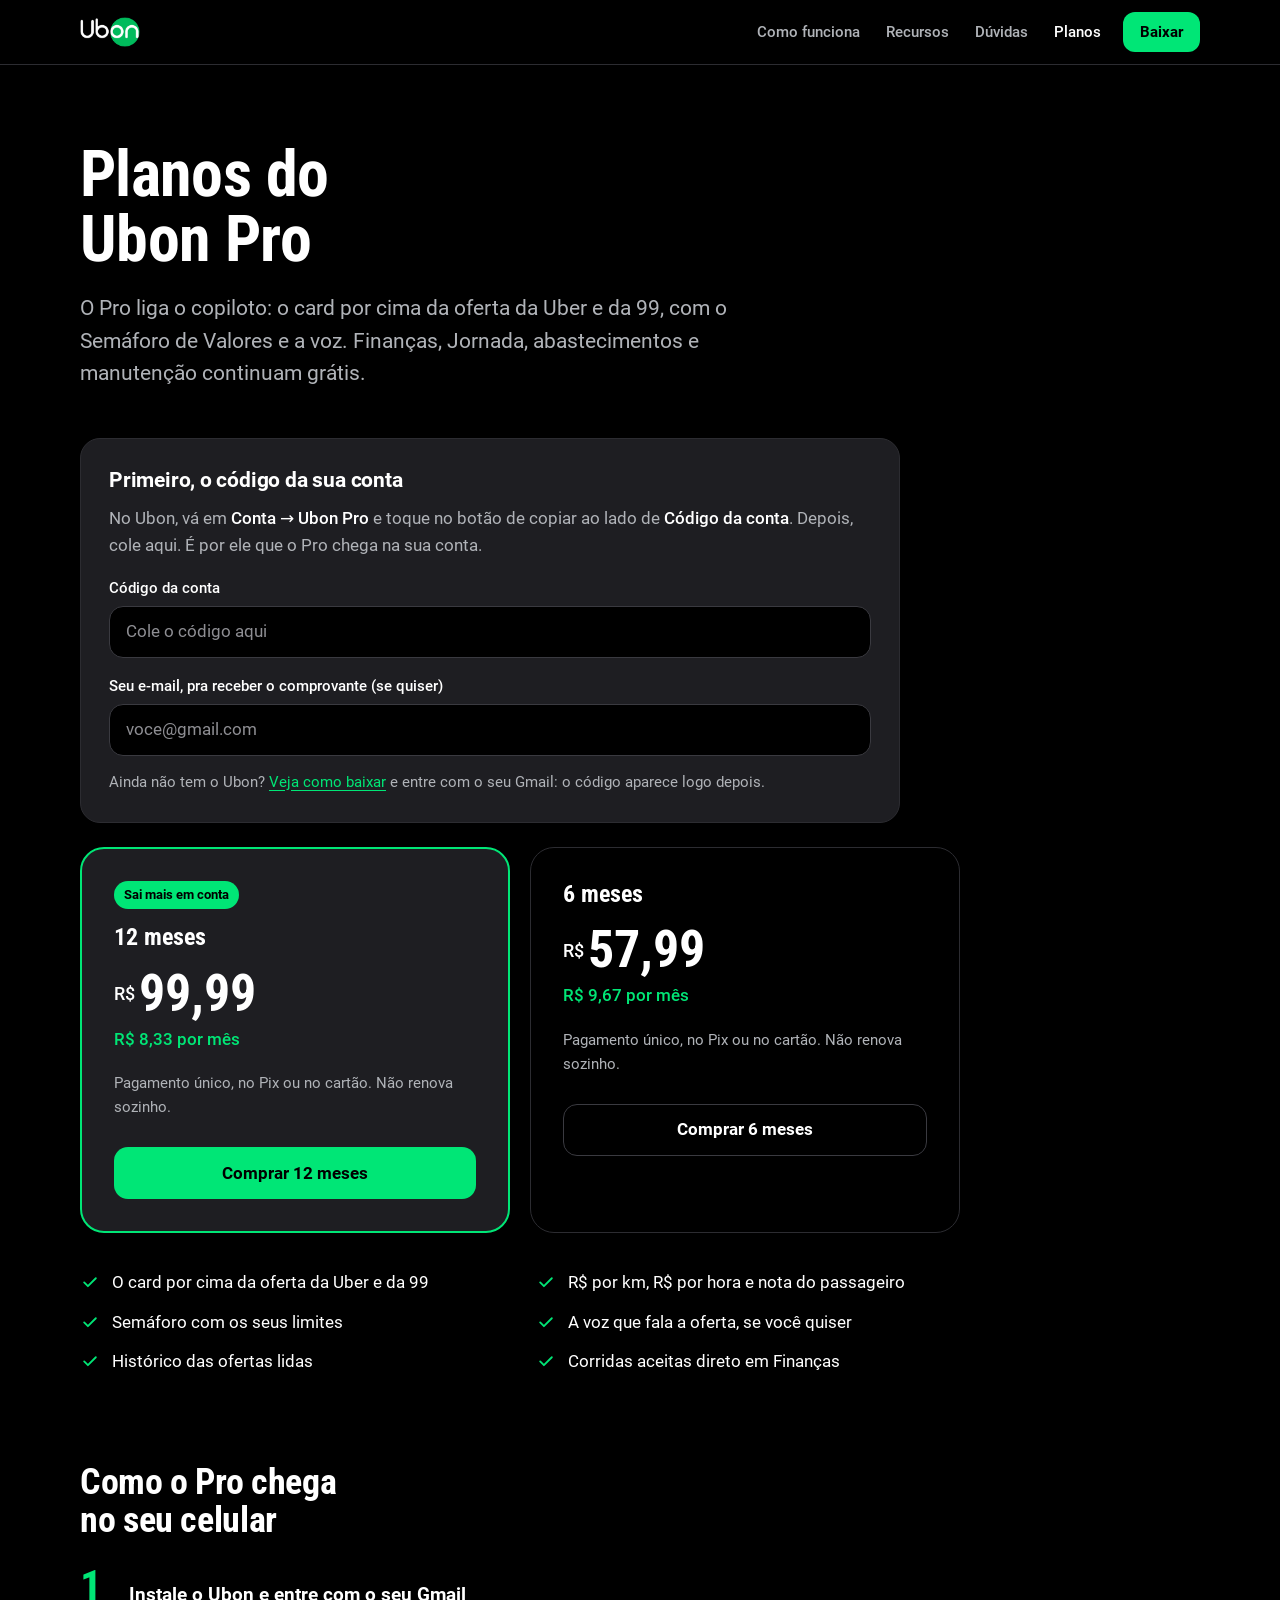
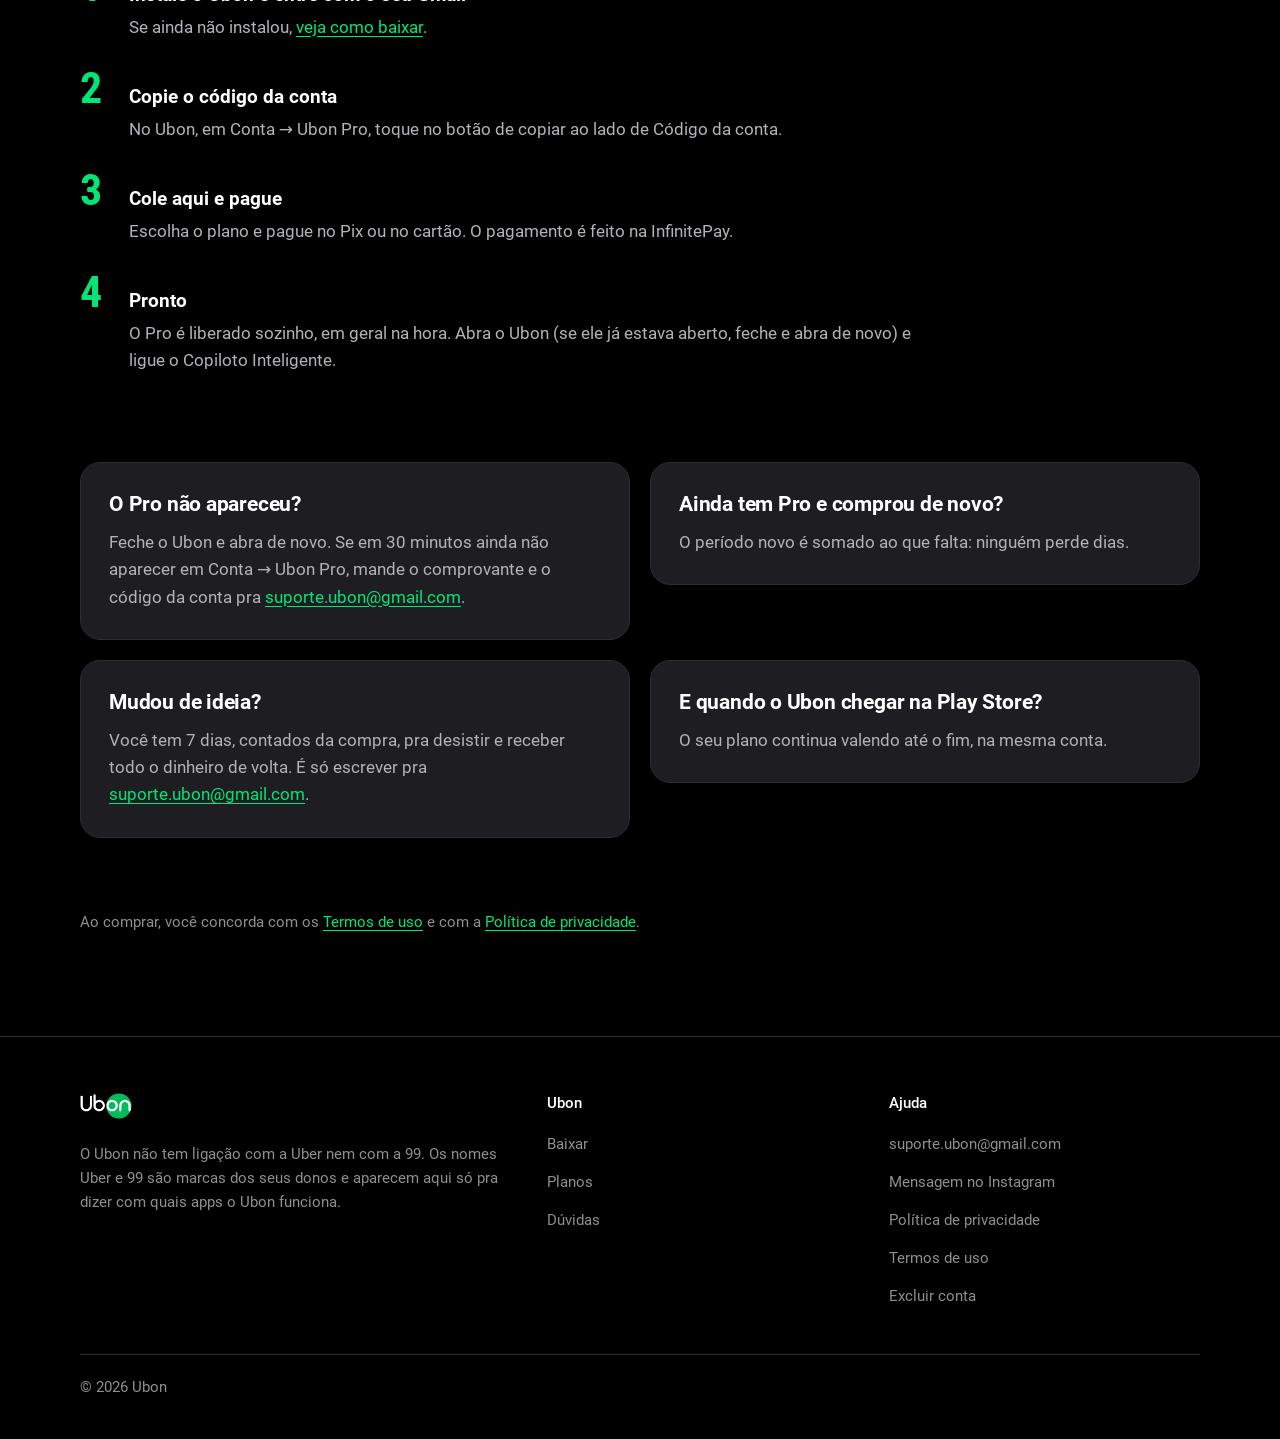
==== planos/index.html @ 89ce0800 "Add files via upload" ====
<!doctype html>
<html lang="pt-BR">
<head>
  <meta charset="utf-8">
  <meta name="viewport" content="width=device-width, initial-scale=1">
  <title>Planos do Ubon Pro | Ubon</title>
  <meta name="description" content="Ubon Pro por 12 meses (R$ 99,99) ou 6 meses (R$ 57,99), com pagamento único no Pix ou no cartão.">
  <link rel="canonical" href="https://ubon.pro/planos/">
  <meta name="theme-color" content="#000000">
  <meta property="og:type" content="website">
  <meta property="og:locale" content="pt_BR">
  <meta property="og:site_name" content="Ubon">
  <meta property="og:title" content="Planos do Ubon Pro | Ubon">
  <meta property="og:description" content="Ubon Pro por 12 meses (R$ 99,99) ou 6 meses (R$ 57,99), com pagamento único no Pix ou no cartão.">
  <meta property="og:url" content="https://ubon.pro/planos/">
  <meta property="og:image" content="https://ubon.pro/assets/compartilhar.png">
  <meta name="twitter:card" content="summary_large_image">
  <link rel="icon" href="/assets/icone-32.png" sizes="32x32" type="image/png">
  <link rel="icon" href="/assets/icone-192.png" sizes="192x192" type="image/png">
  <link rel="apple-touch-icon" href="/assets/icone-180.png">
  <link rel="preload" href="/assets/fontes/roboto-condensed-latin-700-normal.woff2" as="font" type="font/woff2" crossorigin>
  <link rel="preload" href="/assets/fontes/roboto-latin-400-normal.woff2" as="font" type="font/woff2" crossorigin>
  <link rel="stylesheet" href="/assets/estilo.css">
  <script src="/assets/site.js" defer></script>
</head>
<body>
  <a class="pular" href="#conteudo">Pular para o conteúdo</a>

  <header class="topo">
    <div class="container">
      <a class="logo" href="/" aria-label="Ubon, página inicial"><img src="/assets/ubon-logo.png" alt="Ubon" width="192" height="96"></a>
      <nav class="menu" aria-label="Principal">
        <a class="so-no-largo" href="/#como-funciona">Como funciona</a>
        <a class="so-no-largo" href="/#recursos">Recursos</a>
        <a class="so-no-largo" href="/#duvidas">Dúvidas</a>
        <a href="/planos/" aria-current="page">Planos</a>
        <a class="botao botao-principal botao-pequeno" href="/baixar/">Baixar</a>
      </nav>
    </div>
  </header>

  <main id="conteudo">
    <div class="container">
      <header class="pagina-topo">
        <h1>Planos do Ubon Pro</h1>
        <p class="lead">O Pro liga o copiloto: o card por cima da oferta da Uber e da 99, com o Semáforo de Valores e a voz. Finanças, Jornada, abastecimentos e manutenção continuam grátis.</p>
      </header>

      <form class="compra" id="comprar" method="post" action="/api/comprar" novalidate>
        <div class="caixa conta">
          <h2>Primeiro, o código da sua conta</h2>
          <p>No Ubon, vá em <strong>Conta → Ubon Pro</strong> e toque no botão de copiar ao lado de <strong>Código da conta</strong>. Depois, cole aqui. É por ele que o Pro chega na sua conta.</p>
          <label class="rotulo-do-campo" for="codigo">Código da conta</label>
          <input class="campo" id="codigo" name="codigo" type="text" required autocomplete="off" autocapitalize="off" spellcheck="false" maxlength="60" placeholder="Cole o código aqui" aria-describedby="aviso-da-compra">
          <label class="rotulo-do-campo" for="email">Seu e-mail, pra receber o comprovante (se quiser)</label>
          <input class="campo" id="email" name="email" type="email" autocomplete="email" maxlength="120" placeholder="voce@gmail.com">
          <p class="aviso-do-formulario" id="aviso-da-compra" role="alert" hidden></p>
          <p class="pequeno">Ainda não tem o Ubon? <a href="/baixar/">Veja como baixar</a> e entre com o seu Gmail: o código aparece logo depois.</p>
        </div>

        <h2 class="so-leitor">Depois, escolha o plano</h2>
        <div class="planos">
          <article class="plano destaque" aria-labelledby="plano-12">
            <span class="etiqueta">Sai mais em conta</span>
            <h3 id="plano-12">12 meses</h3>
            <p class="preco"><small>R$</small>99,99</p>
            <p class="por-mes">R$&nbsp;8,33 por mês</p>
            <p class="condicoes">Pagamento único, no Pix ou no cartão. Não renova sozinho.</p>
            <button class="botao botao-principal" type="submit" name="plano" value="anual">Comprar 12 meses</button>
          </article>
          <article class="plano" aria-labelledby="plano-6">
            <h3 id="plano-6">6 meses</h3>
            <p class="preco"><small>R$</small>57,99</p>
            <p class="por-mes">R$&nbsp;9,67 por mês</p>
            <p class="condicoes">Pagamento único, no Pix ou no cartão. Não renova sozinho.</p>
            <button class="botao botao-secundario" type="submit" name="plano" value="semestral">Comprar 6 meses</button>
          </article>
        </div>
        <div class="plano-de-teste" hidden>
          <button class="botao botao-secundario" type="submit" name="plano" value="teste">Teste: R$ 1,00 (1 dia de Pro)</button>
        </div>
      </form>

      <div class="inclui">
        <h2 class="so-leitor">O que vem nos dois planos</h2>
        <ul class="lista-com-marcas em-colunas">
          <li><svg viewBox="0 0 24 24" aria-hidden="true" fill="none" stroke="currentColor" stroke-width="2.2" stroke-linecap="round" stroke-linejoin="round"><path d="M5 12.5l4.5 4.5L19 7.5"/></svg>O card por cima da oferta da Uber e da 99</li>
          <li><svg viewBox="0 0 24 24" aria-hidden="true" fill="none" stroke="currentColor" stroke-width="2.2" stroke-linecap="round" stroke-linejoin="round"><path d="M5 12.5l4.5 4.5L19 7.5"/></svg>R$&nbsp;por km, R$&nbsp;por hora e nota do passageiro</li>
          <li><svg viewBox="0 0 24 24" aria-hidden="true" fill="none" stroke="currentColor" stroke-width="2.2" stroke-linecap="round" stroke-linejoin="round"><path d="M5 12.5l4.5 4.5L19 7.5"/></svg>Semáforo com os seus limites</li>
          <li><svg viewBox="0 0 24 24" aria-hidden="true" fill="none" stroke="currentColor" stroke-width="2.2" stroke-linecap="round" stroke-linejoin="round"><path d="M5 12.5l4.5 4.5L19 7.5"/></svg>A voz que fala a oferta, se você quiser</li>
          <li><svg viewBox="0 0 24 24" aria-hidden="true" fill="none" stroke="currentColor" stroke-width="2.2" stroke-linecap="round" stroke-linejoin="round"><path d="M5 12.5l4.5 4.5L19 7.5"/></svg>Histórico das ofertas lidas</li>
          <li><svg viewBox="0 0 24 24" aria-hidden="true" fill="none" stroke="currentColor" stroke-width="2.2" stroke-linecap="round" stroke-linejoin="round"><path d="M5 12.5l4.5 4.5L19 7.5"/></svg>Corridas aceitas direto em Finanças</li>
        </ul>
      </div>

      <section class="bloco" aria-labelledby="titulo-como-chega">
        <h2 id="titulo-como-chega">Como o Pro chega no seu celular</h2>
        <ol class="passos">
          <li>
            <h3>Instale o Ubon e entre com o seu Gmail</h3>
            <p>Se ainda não instalou, <a href="/baixar/">veja como baixar</a>.</p>
          </li>
          <li>
            <h3>Copie o código da conta</h3>
            <p>No Ubon, em Conta → Ubon Pro, toque no botão de copiar ao lado de Código da conta.</p>
          </li>
          <li>
            <h3>Cole aqui e pague</h3>
            <p>Escolha o plano e pague no Pix ou no cartão. O pagamento é feito na InfinitePay.</p>
          </li>
          <li>
            <h3>Pronto</h3>
            <p>O Pro é liberado sozinho, em geral na hora. Abra o Ubon (se ele já estava aberto, feche e abra de novo) e ligue o Copiloto Inteligente.</p>
          </li>
        </ol>
      </section>

      <section class="bloco caixas" aria-label="Outras informações">
        <div class="caixa">
          <h2>O Pro não apareceu?</h2>
          <p>Feche o Ubon e abra de novo. Se em 30 minutos ainda não aparecer em Conta → Ubon Pro, mande o comprovante e o código da conta pra <a href="mailto:suporte.ubon@gmail.com">suporte.ubon@gmail.com</a>.</p>
        </div>
        <div class="caixa">
          <h2>Ainda tem Pro e comprou de novo?</h2>
          <p>O período novo é somado ao que falta: ninguém perde dias.</p>
        </div>
        <div class="caixa">
          <h2>Mudou de ideia?</h2>
          <p>Você tem 7 dias, contados da compra, pra desistir e receber todo o dinheiro de volta. É só escrever pra <a href="mailto:suporte.ubon@gmail.com">suporte.ubon@gmail.com</a>.</p>
        </div>
        <div class="caixa">
          <h2>E quando o Ubon chegar na Play Store?</h2>
          <p>O seu plano continua valendo até o fim, na mesma conta.</p>
        </div>
      </section>

      <p class="nota-final">Ao comprar, você concorda com os <a href="/termos-de-uso/">Termos de uso</a> e com a <a href="/politica-de-privacidade/">Política de privacidade</a>.</p>
    </div>
  </main>

  <footer class="rodape">
    <div class="container">
      <div class="colunas">
        <div>
          <a class="logo" href="/" aria-label="Ubon, página inicial"><img src="/assets/ubon-logo.png" alt="Ubon" width="192" height="96"></a>
          <p class="aviso-de-marca">O Ubon não tem ligação com a Uber nem com a 99. Os nomes Uber e 99 são marcas dos seus donos e aparecem aqui só pra dizer com quais apps o Ubon funciona.</p>
        </div>
        <nav aria-labelledby="rodape-ubon">
          <h2 id="rodape-ubon">Ubon</h2>
          <ul>
            <li><a href="/baixar/">Baixar</a></li>
            <li><a href="/planos/">Planos</a></li>
            <li><a href="/#duvidas">Dúvidas</a></li>
          </ul>
        </nav>
        <nav aria-labelledby="rodape-ajuda">
          <h2 id="rodape-ajuda">Ajuda</h2>
          <ul>
            <li><a href="mailto:suporte.ubon@gmail.com">suporte.ubon@gmail.com</a></li>
            <li><a href="https://ig.me/m/ubon.pro" rel="noopener">Mensagem no Instagram</a></li>
            <li><a href="/politica-de-privacidade/">Política de privacidade</a></li>
            <li><a href="/termos-de-uso/">Termos de uso</a></li>
            <li><a href="/excluir-conta/">Excluir conta</a></li>
          </ul>
        </nav>
      </div>
      <p class="direitos">© <span data-ano>2026</span> Ubon</p>
    </div>
  </footer>
</body>
</html>
---- assets/estilo.css ----
/*
 * Site do Ubon — estilo único de todas as páginas.
 * As cores são as do app: preto, grafite, o verde do Ubon e o semáforo.
 */

/* As letras ficam no próprio site (sem pedir nada pra outro servidor).
   Roboto: licença Apache 2.0. Roboto Condensed: licença SIL OFL 1.1.
   As licenças estão na pasta fontes. */
@font-face {
  font-family: "Roboto";
  font-style: normal;
  font-weight: 400;
  font-display: swap;
  src: url("fontes/roboto-latin-400-normal.woff2") format("woff2");
}

@font-face {
  font-family: "Roboto";
  font-style: normal;
  font-weight: 500;
  font-display: swap;
  src: url("fontes/roboto-latin-500-normal.woff2") format("woff2");
}

@font-face {
  font-family: "Roboto";
  font-style: normal;
  font-weight: 700;
  font-display: swap;
  src: url("fontes/roboto-latin-700-normal.woff2") format("woff2");
}

@font-face {
  font-family: "Roboto Condensed";
  font-style: normal;
  font-weight: 700;
  font-display: swap;
  src: url("fontes/roboto-condensed-latin-700-normal.woff2") format("woff2");
}

:root {
  --preto: #000000;
  --grafite: #1E1E22;
  --grafite-claro: #26262B;
  --fundo-do-card: #16181C;
  --linha: #2C2C31;
  --texto: #FFFFFF;
  --texto-2: #B0B3B8;
  --cinza: #8E8E93;
  --verde: #00E676;
  --verde-forte: #3BF08F;
  --amarelo: #FFD54F;
  --vermelho: #FF2827;
  --vermelho-texto: #FF6E6E;

  --fonte: "Roboto", system-ui, -apple-system, "Segoe UI", Arial, sans-serif;
  --fonte-titulo: "Roboto Condensed", "Roboto", system-ui, sans-serif;

  --largura: 1120px;
  --respiro: clamp(64px, 8vw, 104px);
}

*,
*::before,
*::after {
  box-sizing: border-box;
}

html {
  -webkit-text-size-adjust: 100%;
  scroll-behavior: smooth;
  scroll-padding-top: 80px;
}

body {
  margin: 0;
  background: var(--preto);
  color: var(--texto);
  font: 400 1.0625rem/1.6 var(--fonte);
  -webkit-font-smoothing: antialiased;
  text-rendering: optimizeLegibility;
}

img,
svg {
  display: block;
  max-width: 100%;
}

a {
  color: inherit;
}

p,
h1,
h2,
h3,
ul,
ol,
figure {
  margin: 0;
}

h1,
h2 {
  font-family: var(--fonte-titulo);
  font-weight: 700;
  letter-spacing: -0.01em;
  text-wrap: balance;
}

h1 {
  font-size: clamp(2.5rem, 1.35rem + 4.6vw, 4.75rem);
  line-height: 1.02;
}

h2 {
  font-size: clamp(1.9rem, 1.3rem + 2.4vw, 3rem);
  line-height: 1.06;
}

h3 {
  font-size: 1.1875rem;
  line-height: 1.3;
  font-weight: 700;
}

:focus-visible {
  outline: 3px solid var(--verde);
  outline-offset: 3px;
  border-radius: 6px;
}

.so-leitor {
  position: absolute;
  width: 1px;
  height: 1px;
  overflow: hidden;
  clip: rect(0 0 0 0);
  white-space: nowrap;
}

.pular {
  position: absolute;
  left: 16px;
  top: -100px;
  z-index: 50;
  padding: 12px 16px;
  border-radius: 10px;
  background: var(--verde);
  color: #000;
  font-weight: 700;
  text-decoration: none;
}

.pular:focus {
  top: 12px;
}

.container {
  width: min(var(--largura), 100% - 32px);
  margin-inline: auto;
}

.lead {
  font-size: clamp(1.125rem, 1rem + 0.5vw, 1.3125rem);
  line-height: 1.55;
  color: var(--texto-2);
  max-width: 34em;
}

.pequeno {
  font-size: 0.9375rem;
  color: var(--cinza);
}

/* ---------- Botões ---------- */

.botao {
  display: inline-flex;
  align-items: center;
  justify-content: center;
  gap: 10px;
  min-height: 52px;
  padding: 0 24px;
  border: 1px solid transparent;
  border-radius: 14px;
  /* Rodada 131: os botões de comprar viraram <button> de verdade; sem isto
     o navegador pinta o fundo cinza dele. */
  -webkit-appearance: none;
  appearance: none;
  background: none;
  color: inherit;
  font: 700 1.0625rem/1.2 var(--fonte);
  text-decoration: none;
  cursor: pointer;
  transition: background-color 0.15s, border-color 0.15s;
}

.botao svg {
  width: 20px;
  height: 20px;
  flex: none;
}

.botao-principal {
  background: var(--verde);
  color: #000;
}

.botao-principal:hover {
  background: var(--verde-forte);
}

.botao-secundario {
  border-color: #3A3A40;
  color: var(--texto);
}

.botao-secundario:hover {
  border-color: #5A5A62;
  background: var(--grafite);
}

.botao-pequeno {
  min-height: 40px;
  padding: 0 16px;
  border-radius: 12px;
  font-size: 0.9375rem;
}

.acoes {
  display: flex;
  flex-wrap: wrap;
  gap: 12px;
}

/* ---------- Topo ---------- */

.topo {
  position: sticky;
  top: 0;
  z-index: 20;
  background: rgba(0, 0, 0, 0.9);
  -webkit-backdrop-filter: blur(10px);
  backdrop-filter: blur(10px);
  border-bottom: 1px solid var(--linha);
}

.topo .container {
  display: flex;
  align-items: center;
  justify-content: space-between;
  gap: 12px;
  height: 64px;
}

.logo {
  display: inline-flex;
  flex: none;
  border-radius: 8px;
}

.logo img {
  height: 30px;
  width: auto;
}

.menu {
  display: flex;
  align-items: center;
  gap: 2px;
}

.menu a:not(.botao) {
  padding: 8px 12px;
  border-radius: 10px;
  color: var(--texto-2);
  font-size: 0.9375rem;
  font-weight: 500;
  text-decoration: none;
}

.menu a:not(.botao):hover,
.menu a[aria-current="page"] {
  color: var(--texto);
}

.menu .botao {
  margin-left: 8px;
}

.menu .so-no-largo {
  display: none;
}

@media (min-width: 880px) {
  .menu .so-no-largo {
    display: inline-block;
  }
}

/* ---------- Seções ---------- */

.secao {
  padding-block: var(--respiro);
}

.secao + .secao {
  border-top: 1px solid var(--linha);
}

.cabeca-da-secao {
  display: grid;
  gap: 16px;
  margin-bottom: clamp(36px, 5vw, 56px);
}

.cabeca-da-secao h2 {
  max-width: 20ch;
}

/* ---------- Hero ---------- */

.hero {
  padding-block: clamp(40px, 6vw, 88px) clamp(64px, 8vw, 112px);
  overflow: hidden;
}

.hero .container {
  display: grid;
  gap: 56px;
  align-items: center;
}

@media (min-width: 960px) {
  .hero .container {
    grid-template-columns: 1.05fr 0.95fr;
  }
}

.hero h1 {
  max-width: 11ch;
}

.hero .lead {
  margin-top: 24px;
}

.hero .acoes {
  margin-top: 32px;
}

.hero .pequeno {
  margin-top: 16px;
}

/* ---------- A demonstração (o celular com o card) ---------- */

.demo {
  /* 1u = 1px quando o celular tem 330px de largura. Num celular estreito,
     tudo lá dentro encolhe junto, na mesma proporção. */
  --u: calc(min(330px, 100vw - 32px) / 330);
  display: grid;
  justify-items: center;
  gap: 24px;
}

.celular {
  position: relative;
  width: calc(330 * var(--u));
  aspect-ratio: 9 / 18.6;
  border-radius: calc(46 * var(--u));
  background: #141519;
  border: 1px solid #2E2F35;
  box-shadow:
    0 0 0 calc(9 * var(--u)) #111215,
    0 0 0 calc(10 * var(--u)) #2A2B31,
    0 50px 120px -50px rgba(0, 230, 118, 0.35);
  overflow: hidden;
  isolation: isolate;
}

.celular .mapa {
  position: absolute;
  inset: 0;
  width: 100%;
  height: 100%;
}

.celular .barra-de-status {
  position: absolute;
  top: 0;
  left: 0;
  right: 0;
  display: flex;
  justify-content: space-between;
  align-items: center;
  padding: calc(14 * var(--u)) calc(28 * var(--u)) 0;
  font: 500 calc(13 * var(--u))/1 var(--fonte);
  color: #E6E6EA;
  z-index: 2;
}

.barra-de-status svg {
  width: calc(40 * var(--u));
  height: calc(12 * var(--u));
}

.rota {
  fill: none;
  stroke: #F2F3F5;
  stroke-width: 5;
  stroke-linecap: round;
  stroke-linejoin: round;
  opacity: 0;
}

.rota.ativa {
  opacity: 1;
  animation: desenhar-rota 1.1s ease-out both;
}

@keyframes desenhar-rota {
  from {
    stroke-dashoffset: var(--comprimento);
  }

  to {
    stroke-dashoffset: 0;
  }
}

.ponto-da-rota {
  opacity: 0;
  transition: opacity 0.3s;
}

.ponto-da-rota.ativo {
  opacity: 1;
}

/* A folha da oferta do app de corrida: genérica, sem a cara de nenhum app. */
.folha-da-oferta {
  position: absolute;
  left: calc(10 * var(--u));
  right: calc(10 * var(--u));
  bottom: calc(12 * var(--u));
  padding: calc(16 * var(--u)) calc(16 * var(--u)) calc(14 * var(--u));
  border-radius: calc(24 * var(--u));
  background: #1B1C20;
  border: 1px solid #2A2B31;
  z-index: 2;
}

.folha-da-oferta .tracos {
  display: grid;
  gap: calc(8 * var(--u));
}

.folha-da-oferta .traco {
  height: calc(8 * var(--u));
  border-radius: calc(4 * var(--u));
  background: #2E3036;
}

.folha-da-oferta .traco:nth-child(1) {
  width: 46%;
  height: calc(12 * var(--u));
  background: #3A3C43;
}

.folha-da-oferta .traco:nth-child(2) {
  width: 80%;
}

.folha-da-oferta .traco:nth-child(3) {
  width: 64%;
}

.folha-da-oferta .aceitar {
  margin-top: calc(14 * var(--u));
  height: calc(42 * var(--u));
  border-radius: calc(12 * var(--u));
  background: #2F3137;
  display: grid;
  place-items: center;
  font: 700 calc(14 * var(--u))/1 var(--fonte);
  color: #C9CBD1;
}

/* O card do Ubon, igual ao do app no formato horizontal e no tema escuro:
   borda de 7 que pisca na cor da PIOR das duas contas (R$/km e R$/hora). */
.card-ubon {
  --cor: var(--verde);
  position: absolute;
  top: calc(42 * var(--u));
  left: 50%;
  width: max-content;
  max-width: calc(100% - 14 * var(--u));
  transform: translateX(-50%);
  padding: calc(7 * var(--u));
  border-radius: calc(25 * var(--u));
  z-index: 3;
  font-family: var(--fonte);
  font-variant-numeric: tabular-nums;
}

.card-ubon::before {
  content: "";
  position: absolute;
  inset: 0;
  border: calc(7 * var(--u)) solid var(--cor);
  border-radius: inherit;
  animation: piscar 0.85s ease-in-out infinite alternate;
  transition: border-color 0.25s;
}

@keyframes piscar {
  to {
    opacity: 0.25;
  }
}

.card-ubon .dentro {
  position: relative;
  padding: calc(9 * var(--u)) calc(12 * var(--u)) calc(8 * var(--u));
  border-radius: calc(18 * var(--u));
  background: var(--fundo-do-card);
  transition: opacity 0.25s;
}

.card-ubon.trocando .dentro > * {
  opacity: 0;
}

.card-ubon .dentro > * {
  transition: opacity 0.25s;
}

.card-ubon .linha-1 {
  display: flex;
  align-items: center;
  gap: calc(8 * var(--u));
  font: 700 calc(14 * var(--u))/1.25 var(--fonte);
  white-space: nowrap;
}

.selo {
  padding: calc(3 * var(--u)) calc(8 * var(--u));
  border-radius: calc(6 * var(--u));
  background: #000;
  box-shadow: inset 0 0 0 1px #3A3C42;
  color: #fff;
  font-size: calc(12.5 * var(--u));
  font-weight: 700;
  line-height: 1.2;
}

.selo.da-99 {
  background: #FFDD00;
  box-shadow: none;
  color: #000;
}

.info {
  display: inline-flex;
  align-items: center;
  gap: calc(3 * var(--u));
}

.info svg {
  width: calc(13.3 * var(--u));
  height: calc(13.3 * var(--u));
}

.card-ubon .linha-2 {
  display: flex;
  align-items: flex-end;
  gap: calc(12 * var(--u));
  margin-top: calc(3 * var(--u));
}

.metrica .rotulo {
  font-size: calc(11.5 * var(--u));
  line-height: 1.25;
  color: var(--texto-2);
  white-space: nowrap;
}

.metrica .rotulo .estrela {
  color: #FFC107;
}

.metrica .numero {
  display: flex;
  align-items: center;
  gap: calc(4 * var(--u));
  font: 700 calc(22 * var(--u))/1.15 var(--fonte);
  white-space: nowrap;
}

.metrica .numero::before {
  content: "";
  width: calc(3.5 * var(--u));
  height: calc(17 * var(--u));
  border-radius: calc(2 * var(--u));
  background: currentColor;
}

.metrica .sufixo {
  align-self: flex-end;
  margin: 0 0 calc(3 * var(--u)) calc(2 * var(--u));
  font-size: calc(11.5 * var(--u));
  font-weight: 400;
  color: var(--texto-2);
}

.boa {
  color: var(--verde);
}

.media {
  color: var(--amarelo);
}

.ruim {
  color: var(--vermelho);
}

/* A legenda do semáforo, que também troca o exemplo. */
.legenda {
  display: flex;
  flex-wrap: wrap;
  justify-content: center;
  gap: 8px;
}

.legenda button {
  display: inline-flex;
  align-items: center;
  gap: 8px;
  min-height: 40px;
  padding: 0 14px;
  border: 1px solid var(--linha);
  border-radius: 999px;
  background: transparent;
  color: var(--texto-2);
  font: 500 0.9375rem/1 var(--fonte);
  cursor: pointer;
}

.legenda button[aria-pressed="true"] {
  border-color: #4A4A52;
  background: var(--grafite);
  color: var(--texto);
}

.legenda .ponto {
  width: 10px;
  height: 10px;
  border-radius: 50%;
  background: currentColor;
}

.legenda .ponto.boa {
  color: var(--verde);
}

.legenda .ponto.media {
  color: var(--amarelo);
}

.legenda .ponto.ruim {
  color: var(--vermelho);
}

/* ---------- Passos (uma sequência de verdade) ---------- */

.passos {
  list-style: none;
  padding: 0;
  display: grid;
  gap: 28px;
  counter-reset: passo;
}

@media (min-width: 820px) {
  .passos.em-linha {
    grid-template-columns: repeat(3, 1fr);
    gap: 40px;
  }
}

.passos > li {
  counter-increment: passo;
  display: grid;
  grid-template-columns: auto 1fr;
  column-gap: 18px;
  row-gap: 6px;
  align-items: baseline;
}

.passos > li::before {
  content: counter(passo);
  grid-row: span 2;
  font: 700 2.75rem/0.9 var(--fonte-titulo);
  color: var(--verde);
  min-width: 0.7em;
}

.passos > li p {
  grid-column: 2;
  color: var(--texto-2);
  max-width: 46em;
}

.passos a {
  color: var(--verde);
  text-underline-offset: 3px;
}

.frase-de-fecho {
  margin-top: 44px;
  padding-top: 24px;
  border-top: 1px solid var(--linha);
  color: var(--texto-2);
  max-width: 40em;
}

.frase-de-fecho strong {
  color: var(--texto);
  font-weight: 500;
}

/* ---------- Os limites (escalas do semáforo) ---------- */

.escalas {
  display: grid;
  gap: 36px;
}

@media (min-width: 820px) {
  .escalas {
    grid-template-columns: repeat(3, 1fr);
    gap: 40px;
  }
}

.escala h3 {
  margin-bottom: 16px;
}

.trilho {
  display: grid;
  grid-template-columns: repeat(3, 1fr);
  gap: 3px;
  height: 10px;
}

.trilho span:nth-child(1) {
  background: var(--vermelho);
  border-radius: 5px 0 0 5px;
}

.trilho span:nth-child(2) {
  background: var(--amarelo);
}

.trilho span:nth-child(3) {
  background: var(--verde);
  border-radius: 0 5px 5px 0;
}

.marcas {
  display: grid;
  grid-template-columns: repeat(3, 1fr);
  gap: 3px;
  margin: 12px 0 0;
}

.marcas div {
  display: grid;
  gap: 2px;
}

.marcas dt {
  font-size: 0.875rem;
  font-weight: 500;
}

.marcas div:nth-child(1) dt {
  color: var(--vermelho-texto);
}

.marcas div:nth-child(2) dt {
  color: var(--amarelo);
}

.marcas div:nth-child(3) dt {
  color: var(--verde);
}

.marcas dd {
  margin: 0;
  font: 700 1.1875rem/1.2 var(--fonte-titulo);
  font-variant-numeric: tabular-nums;
}

/* ---------- Recursos (o dia inteiro) ---------- */

.recursos {
  display: grid;
  gap: clamp(56px, 8vw, 96px);
}

.recurso {
  display: grid;
  gap: 32px;
  align-items: center;
}

@media (min-width: 900px) {
  .recurso {
    grid-template-columns: 1fr 1fr;
    gap: 64px;
  }

  .recurso:nth-child(even) .painel {
    order: -1;
  }
}

.recurso h3 {
  font: 700 clamp(1.5rem, 1.2rem + 1vw, 2rem)/1.1 var(--fonte-titulo);
  margin-bottom: 14px;
}

.recurso p {
  color: var(--texto-2);
  max-width: 32em;
}

.painel {
  padding: clamp(20px, 3vw, 28px);
  border-radius: 24px;
  background: var(--grafite);
  border: 1px solid var(--linha);
  font-variant-numeric: tabular-nums;
}

.painel .titulo-do-painel {
  font-size: 0.9375rem;
  color: var(--texto-2);
}

.painel .grande {
  font: 700 clamp(2.4rem, 2rem + 1.5vw, 3rem)/1 var(--fonte-titulo);
  margin-top: 6px;
  color: var(--texto);
}

.painel .grande small {
  font: 500 1rem/1 var(--fonte);
  color: var(--texto-2);
  margin-left: 6px;
}

.fases {
  display: flex;
  height: 16px;
  margin-top: 22px;
  border-radius: 8px;
  overflow: hidden;
  gap: 2px;
}

.fases span {
  height: 100%;
}

.legenda-das-fases {
  list-style: none;
  padding: 0;
  display: grid;
  gap: 10px;
  margin-top: 18px;
  font-size: 0.9375rem;
  color: var(--texto-2);
}

.legenda-das-fases li {
  display: grid;
  grid-template-columns: 10px 1fr auto;
  align-items: center;
  gap: 10px;
}

.legenda-das-fases i {
  width: 10px;
  height: 10px;
  border-radius: 3px;
}

.legenda-das-fases b {
  color: var(--texto);
  font-weight: 500;
}

.contas {
  list-style: none;
  padding: 0;
  display: grid;
  gap: 14px;
  margin-top: 18px;
}

.contas li {
  display: grid;
  grid-template-columns: 1fr auto;
  gap: 6px 12px;
  align-items: baseline;
}

.contas .barrinha {
  grid-column: 1 / -1;
  display: flex;
  height: 8px;
  border-radius: 4px;
  overflow: hidden;
  background: #2E2F35;
}

.contas .valor {
  font-weight: 700;
}

.contas .detalhe {
  grid-column: 1 / -1;
  display: flex;
  flex-wrap: wrap;
  align-items: center;
  gap: 6px 8px;
  font-size: 0.875rem;
  color: var(--texto-2);
}

.contas .detalhe i {
  width: 8px;
  height: 8px;
  border-radius: 2px;
}

.contas .detalhe i:not(:first-child) {
  margin-left: 8px;
}

.cor-uber {
  background: #E6E6EA;
}

.cor-99 {
  background: #FFDD00;
}

.lembretes {
  list-style: none;
  padding: 0;
  display: grid;
  gap: 18px;
  margin-top: 4px;
}

.lembretes li {
  display: grid;
  grid-template-columns: 1fr auto;
  gap: 8px 12px;
}

.lembretes .quanto {
  font-size: 0.9375rem;
  font-weight: 700;
}

.lembretes .barrinha {
  grid-column: 1 / -1;
  height: 8px;
  border-radius: 4px;
  background: #2E2F35;
  overflow: hidden;
}

.lembretes .barrinha span {
  display: block;
  height: 100%;
  border-radius: 4px;
}

.extras {
  list-style: none;
  padding: 0;
  display: grid;
  gap: 18px 40px;
  margin-top: clamp(48px, 6vw, 72px);
  padding-top: 32px;
  border-top: 1px solid var(--linha);
}

@media (min-width: 760px) {
  .extras {
    grid-template-columns: 1fr 1fr;
  }
}

.extras li {
  display: grid;
  grid-template-columns: 24px 1fr;
  gap: 14px;
  color: var(--texto-2);
}

.extras li strong {
  color: var(--texto);
  font-weight: 500;
}

.extras svg {
  width: 24px;
  height: 24px;
  color: var(--verde);
  margin-top: 1px;
}

/* ---------- Grátis e Pro ---------- */

.lados {
  display: grid;
  gap: 20px;
}

@media (min-width: 820px) {
  .lados {
    grid-template-columns: 1fr 1fr;
  }
}

.lado {
  padding: clamp(24px, 3vw, 32px);
  border-radius: 24px;
  border: 1px solid var(--linha);
}

.lado.pro {
  background: var(--grafite);
  border-color: rgba(0, 230, 118, 0.45);
}

.lado h3 {
  font: 700 1.5rem/1.15 var(--fonte-titulo);
}

.lado .subtitulo {
  margin-top: 4px;
  color: var(--texto-2);
}

.lista-com-marcas {
  list-style: none;
  padding: 0;
  display: grid;
  gap: 12px;
  margin-top: 22px;
}

.lista-com-marcas li {
  display: grid;
  grid-template-columns: 20px 1fr;
  gap: 12px;
}

.lista-com-marcas svg {
  width: 20px;
  height: 20px;
  margin-top: 3px;
  color: var(--verde);
}

.lado .preco-resumo {
  margin-top: 26px;
  padding-top: 20px;
  border-top: 1px solid var(--linha);
  color: var(--texto-2);
}

.lado .preco-resumo b {
  color: var(--texto);
}

.lado .botao {
  margin-top: 20px;
}

/* ---------- Faz / não faz ---------- */

.faz-nao-faz {
  display: grid;
  gap: 40px;
}

@media (min-width: 820px) {
  .faz-nao-faz {
    grid-template-columns: 1fr 1fr;
    gap: 64px;
  }
}

.faz-nao-faz h3 {
  margin-bottom: 18px;
}

.lista-com-marcas.nao svg {
  color: var(--vermelho-texto);
}

.ligacao {
  display: inline-block;
  margin-top: 36px;
  color: var(--verde);
  font-weight: 500;
  text-underline-offset: 4px;
}

/* ---------- Dúvidas ---------- */

.duvidas {
  max-width: 820px;
}

.duvidas details {
  border-bottom: 1px solid var(--linha);
}

.duvidas details:first-of-type {
  border-top: 1px solid var(--linha);
}

.duvidas summary {
  display: flex;
  justify-content: space-between;
  align-items: center;
  gap: 16px;
  padding: 20px 0;
  font-weight: 500;
  font-size: 1.125rem;
  cursor: pointer;
  list-style: none;
}

.duvidas summary::-webkit-details-marker {
  display: none;
}

.duvidas summary::after {
  content: "";
  flex: none;
  width: 10px;
  height: 10px;
  border-right: 2px solid var(--texto-2);
  border-bottom: 2px solid var(--texto-2);
  transform: rotate(45deg) translate(-2px, -2px);
  transition: transform 0.2s;
}

.duvidas details[open] summary::after {
  transform: rotate(225deg) translate(-2px, -2px);
}

.duvidas details > div {
  padding: 0 0 22px;
  color: var(--texto-2);
  max-width: 40em;
}

.duvidas a {
  color: var(--verde);
  text-underline-offset: 3px;
}

.duvidas details > div p + p {
  margin-top: 12px;
}

/* ---------- Chamada final ---------- */

.chamada-final {
  text-align: left;
}

.chamada-final h2 {
  max-width: 16ch;
}

.chamada-final .lead {
  margin-top: 20px;
}

.chamada-final .acoes {
  margin-top: 32px;
}

/* ---------- Rodapé ---------- */

.rodape {
  padding-block: 56px 40px;
  border-top: 1px solid var(--linha);
  color: var(--cinza);
  font-size: 0.9375rem;
}

.rodape .colunas {
  display: grid;
  gap: 32px;
}

@media (min-width: 820px) {
  .rodape .colunas {
    grid-template-columns: 1.4fr 1fr 1fr;
  }
}

.rodape .logo img {
  height: 26px;
}

.rodape h2 {
  font: 500 0.9375rem/1.4 var(--fonte);
  color: var(--texto);
  margin-bottom: 12px;
  letter-spacing: 0;
}

.rodape ul {
  list-style: none;
  padding: 0;
  display: grid;
  gap: 2px;
}

.rodape a {
  text-decoration: none;
}

.rodape li a {
  display: inline-block;
  padding: 6px 0;
}

.rodape a:hover {
  color: var(--texto);
  text-decoration: underline;
  text-underline-offset: 3px;
}

.rodape .aviso-de-marca {
  margin-top: 16px;
  max-width: 34em;
}

.rodape .direitos {
  margin-top: 40px;
  padding-top: 20px;
  border-top: 1px solid var(--linha);
}

/* ---------- Páginas internas ---------- */

.pagina-topo {
  padding-block: clamp(40px, 6vw, 80px) clamp(32px, 4vw, 48px);
}

.pagina-topo h1 {
  font-size: clamp(2.4rem, 1.5rem + 3.6vw, 4rem);
  max-width: 14ch;
}

.pagina-topo .lead {
  margin-top: 20px;
}

/* Planos */

.planos {
  display: grid;
  gap: 20px;
}

@media (min-width: 760px) {
  .planos {
    grid-template-columns: 1fr 1fr;
    max-width: 880px;
  }
}

.plano {
  position: relative;
  display: grid;
  align-content: start;
  gap: 6px;
  padding: clamp(24px, 3vw, 32px);
  border-radius: 24px;
  border: 1px solid var(--linha);
  background: var(--preto);
}

.plano.destaque {
  background: var(--grafite);
  border: 2px solid var(--verde);
}

.plano .etiqueta {
  justify-self: start;
  margin-bottom: 8px;
  padding: 4px 10px;
  border-radius: 999px;
  background: var(--verde);
  color: #000;
  font-size: 0.8125rem;
  font-weight: 700;
}

.plano h2,
.plano h3 {
  font: 700 1.5rem/1.2 var(--fonte-titulo);
}

.plano .preco {
  margin-top: 10px;
  font: 700 clamp(2.6rem, 2.2rem + 1.6vw, 3.25rem)/1 var(--fonte-titulo);
  font-variant-numeric: tabular-nums;
}

.plano .preco small {
  font: 500 1.125rem/1 var(--fonte);
  margin-right: 4px;
  vertical-align: 0.6em;
}

.plano .por-mes {
  color: var(--verde);
  font-weight: 500;
}

.plano .condicoes {
  margin-top: 12px;
  color: var(--texto-2);
  font-size: 0.9375rem;
}

.plano .botao {
  margin-top: 22px;
}

/* A compra (rodada 131): o código da conta antes dos planos. */
.compra .conta {
  margin-bottom: 24px;
}

.rotulo-do-campo {
  display: block;
  margin: 16px 0 6px;
  font-size: 0.9375rem;
  font-weight: 500;
  color: var(--texto);
}

.campo {
  width: 100%;
  min-height: 52px;
  padding: 0 16px;
  border: 1px solid #3A3A40;
  border-radius: 14px;
  background: var(--preto);
  color: var(--texto);
  font: 400 1.0625rem/1.2 var(--fonte);
}

.campo::placeholder {
  color: var(--cinza);
}

.campo:focus {
  outline: none;
  border-color: var(--verde);
  box-shadow: 0 0 0 3px rgba(0, 230, 118, 0.25);
}

.aviso-do-formulario {
  margin-top: 14px;
  color: var(--vermelho-texto);
  font-weight: 500;
}

.compra .caixa .pequeno {
  margin-top: 14px;
}

.plano-de-teste {
  margin-top: 16px;
}

.botao:disabled {
  opacity: 0.6;
  cursor: wait;
}

.situacao {
  margin-bottom: var(--respiro);
}

.situacao h2 {
  font: 700 1.375rem/1.25 var(--fonte);
}

.situacao .comprovante {
  margin-top: 16px;
}

.inclui {
  margin-top: 36px;
  max-width: 880px;
}

@media (min-width: 760px) {
  .lista-com-marcas.em-colunas {
    grid-template-columns: 1fr 1fr;
    column-gap: 32px;
  }
}

.nota-final {
  margin-top: clamp(48px, 6vw, 72px);
  padding-bottom: var(--respiro);
  color: var(--cinza);
  font-size: 0.9375rem;
}

.nota-final a,
.caixa a,
.baixar-agora a:not(.botao) {
  color: var(--verde);
  text-underline-offset: 3px;
}

.bloco {
  margin-top: clamp(56px, 7vw, 88px);
}

.bloco:last-child {
  padding-bottom: var(--respiro);
}

.bloco > h2 {
  font-size: clamp(1.6rem, 1.2rem + 1.6vw, 2.25rem);
  margin-bottom: 28px;
  max-width: 22ch;
}

.caixa {
  padding: clamp(20px, 3vw, 28px);
  border-radius: 20px;
  background: var(--grafite);
  border: 1px solid var(--linha);
  max-width: 820px;
}

.caixa h2,
.caixa h3 {
  font: 700 1.3125rem/1.25 var(--fonte);
  margin-bottom: 12px;
}

.caixa p {
  color: var(--texto-2);
}

.caixa p + p,
.caixa p + ol,
.caixa ol + p {
  margin-top: 12px;
}

.caixa ol {
  margin: 12px 0 0;
  padding-left: 22px;
  color: var(--texto-2);
  display: grid;
  gap: 8px;
}

.caixa ol strong,
.caixa p strong {
  color: var(--texto);
  font-weight: 500;
}

.caixa.atencao {
  border-color: rgba(255, 213, 79, 0.45);
}

.caixas {
  display: grid;
  gap: 20px;
}

@media (min-width: 900px) {
  .caixas {
    grid-template-columns: 1fr 1fr;
    align-items: start;
  }

  .caixas .caixa {
    max-width: none;
  }
}

/* Baixar */

.baixar-agora {
  display: grid;
  gap: 14px;
  justify-items: start;
  padding: clamp(24px, 3vw, 32px);
  border-radius: 24px;
  background: var(--grafite);
  border: 1px solid var(--linha);
  max-width: 820px;
}

.baixar-agora .requisitos {
  color: var(--texto-2);
}

/* Textos legais */

.texto-legal {
  max-width: 44em;
  padding-bottom: var(--respiro);
}

.pagina-topo .data {
  color: var(--cinza);
  margin-top: 14px;
}

.texto-legal h2 {
  font: 700 1.375rem/1.3 var(--fonte);
  letter-spacing: 0;
  margin-top: 44px;
  margin-bottom: 12px;
}

.texto-legal h2:first-child {
  margin-top: 8px;
}

.texto-legal p,
.texto-legal li {
  color: #D5D7DB;
}

.texto-legal p + p {
  margin-top: 14px;
}

.texto-legal ul {
  padding-left: 22px;
  display: grid;
  gap: 8px;
  margin-top: 12px;
}

.texto-legal a {
  color: var(--verde);
  text-underline-offset: 3px;
}

/* 404 */

.nao-achou {
  min-height: 60vh;
  display: grid;
  align-content: center;
  gap: 20px;
}

/* ---------- Movimento reduzido ---------- */

@media (prefers-reduced-motion: reduce) {
  html {
    scroll-behavior: auto;
  }

  .card-ubon::before {
    animation: none;
  }

  .rota.ativa {
    animation: none;
  }

  .card-ubon .dentro > *,
  .botao,
  .duvidas summary::after {
    transition: none;
  }
}
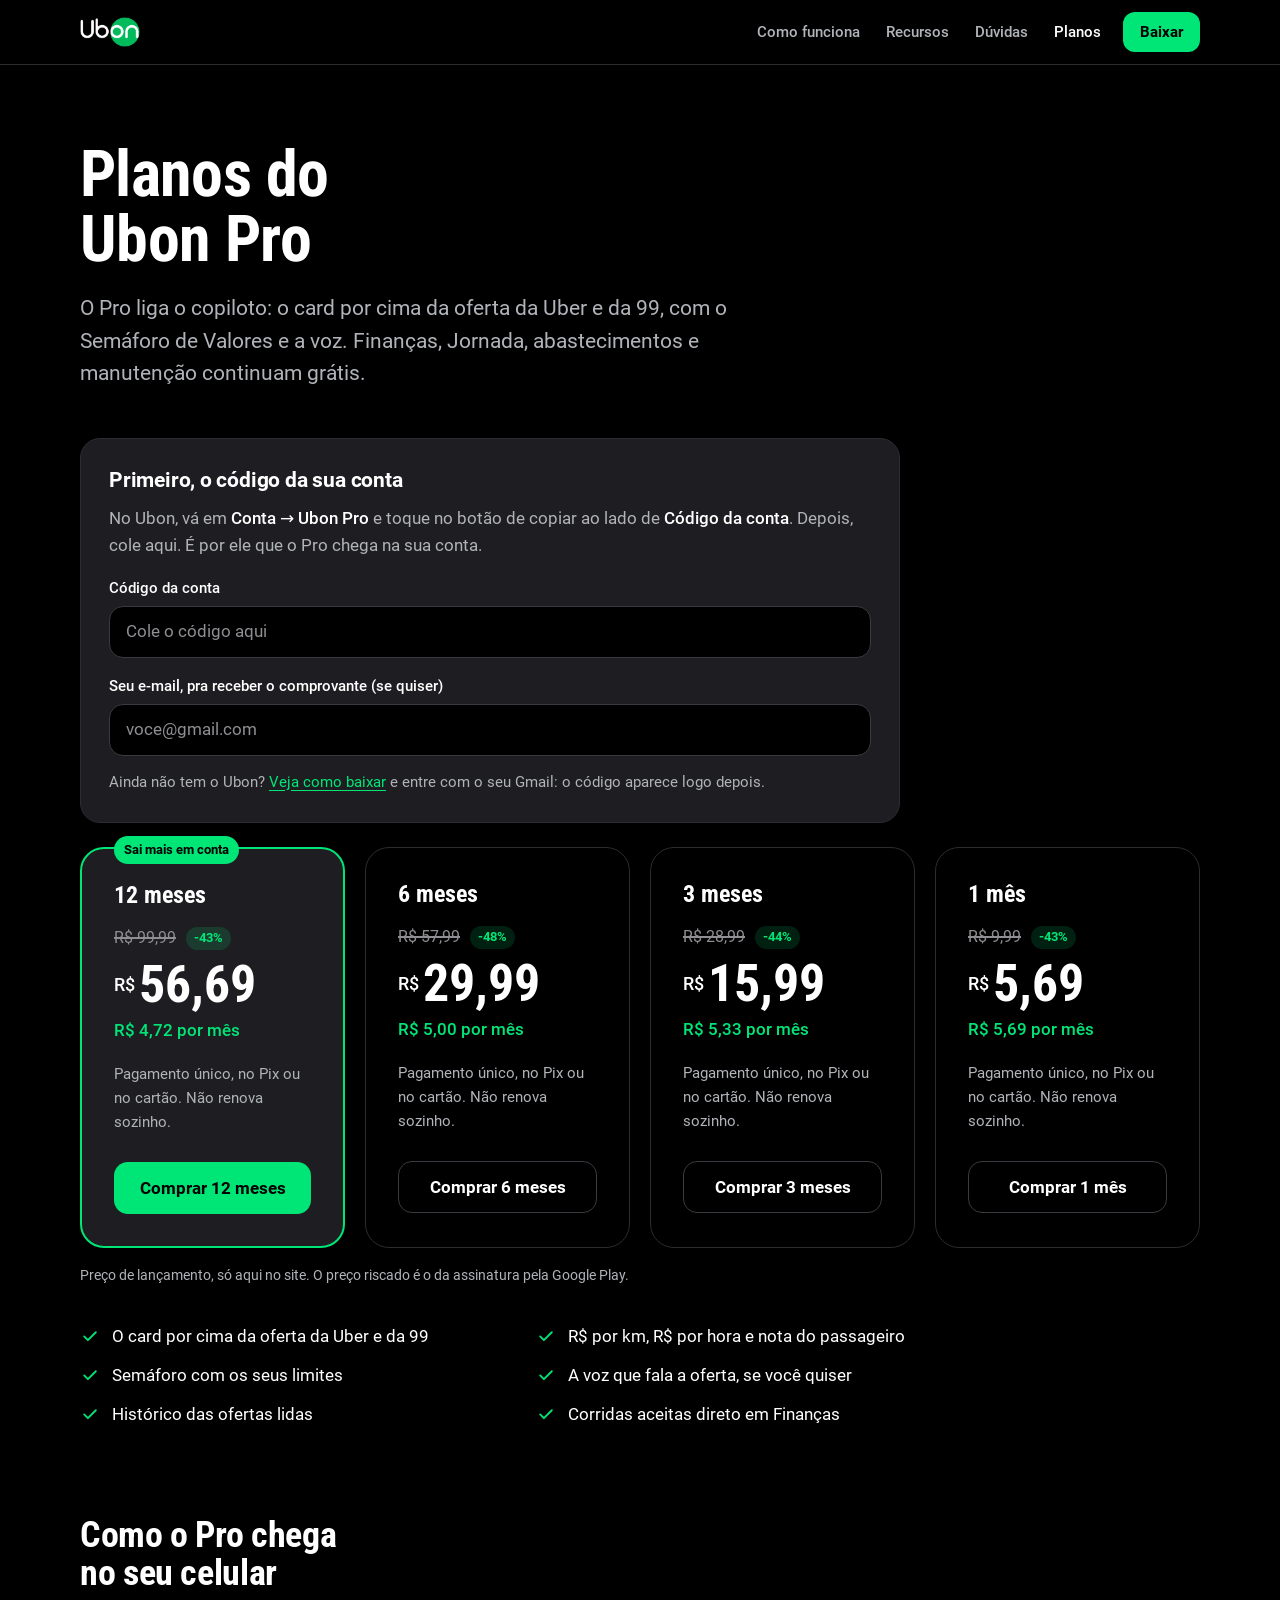
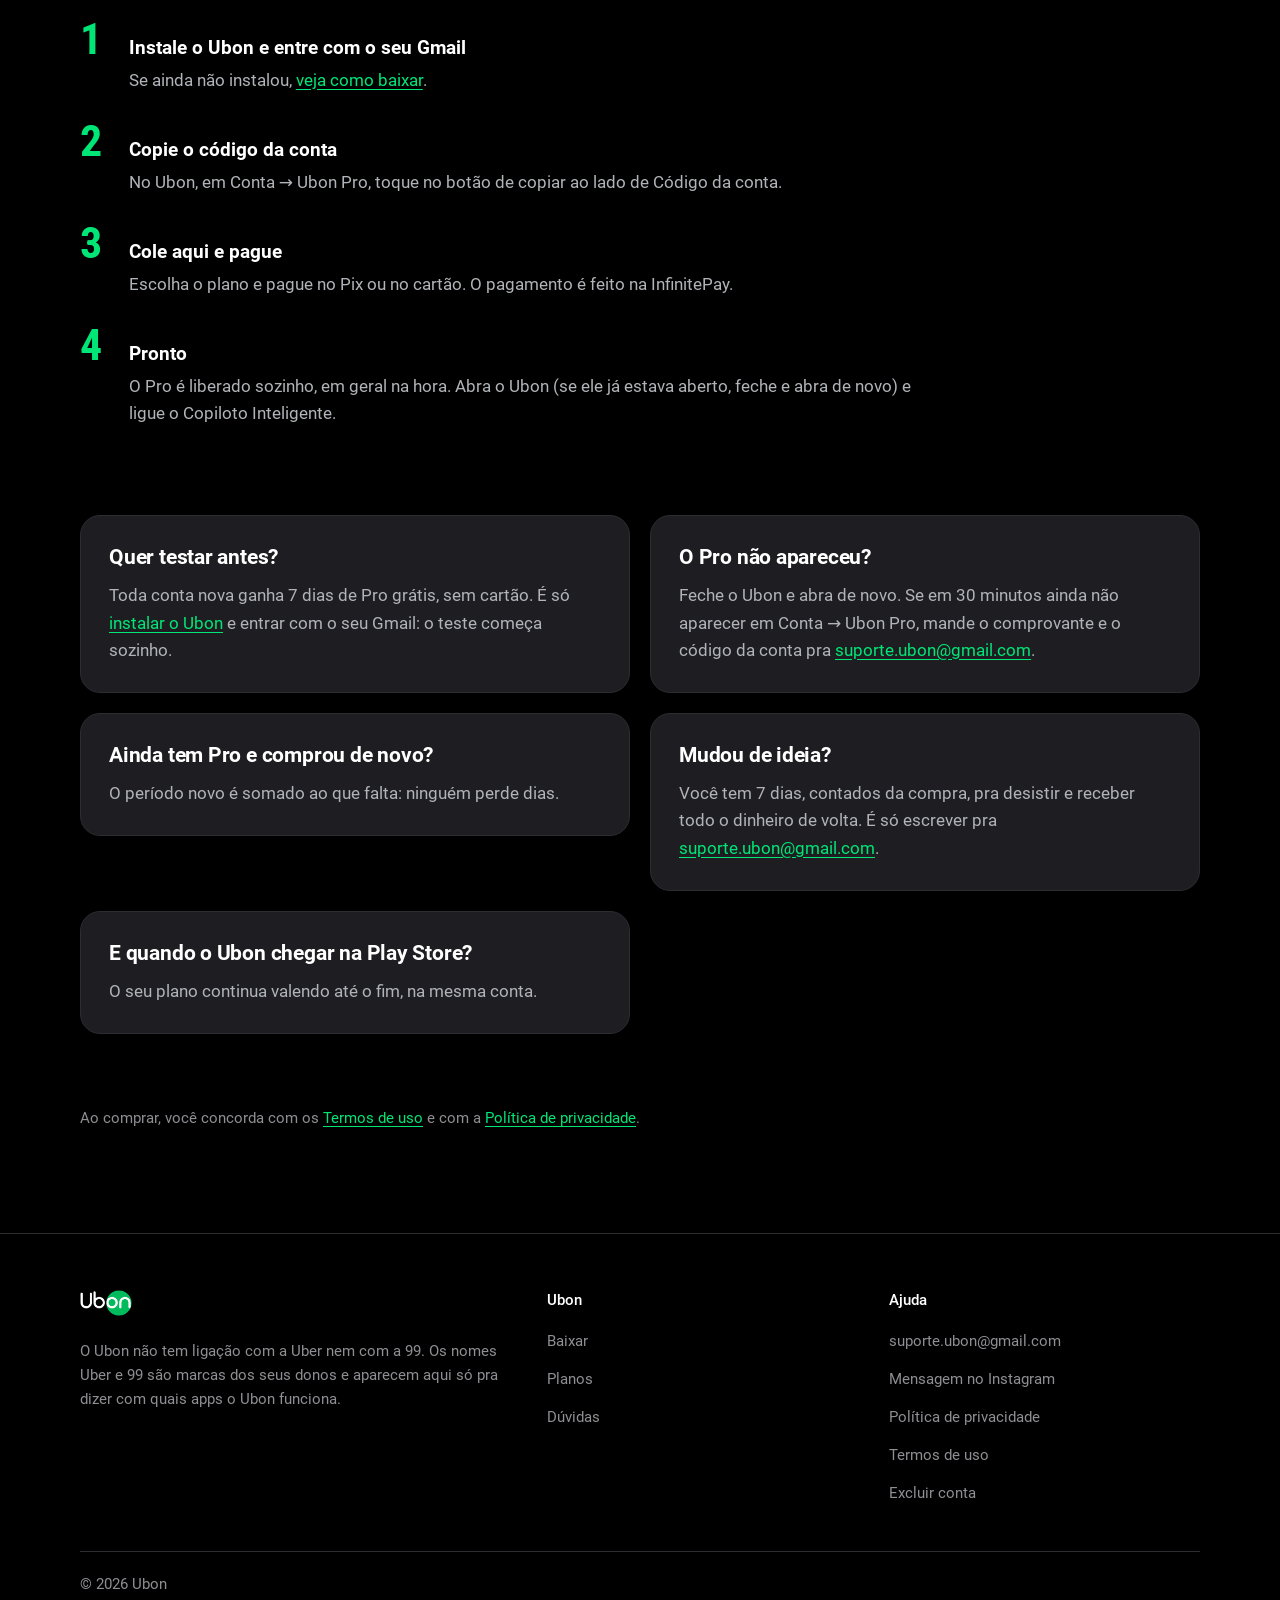
==== commit 3d6a63bd: "Add files via upload" ====
--- a/planos/index.html
+++ b/planos/index.html
@@ -4,14 +4,14 @@
   <meta charset="utf-8">
   <meta name="viewport" content="width=device-width, initial-scale=1">
   <title>Planos do Ubon Pro | Ubon</title>
-  <meta name="description" content="Ubon Pro por 12 meses (R$ 99,99) ou 6 meses (R$ 57,99), com pagamento único no Pix ou no cartão.">
+  <meta name="description" content="Ubon Pro por 1, 3, 6 ou 12 meses, a partir de R$ 4,72 por mês, com pagamento único no Pix ou no cartão e 7 dias grátis pra testar.">
   <link rel="canonical" href="https://ubon.pro/planos/">
   <meta name="theme-color" content="#000000">
   <meta property="og:type" content="website">
   <meta property="og:locale" content="pt_BR">
   <meta property="og:site_name" content="Ubon">
   <meta property="og:title" content="Planos do Ubon Pro | Ubon">
-  <meta property="og:description" content="Ubon Pro por 12 meses (R$ 99,99) ou 6 meses (R$ 57,99), com pagamento único no Pix ou no cartão.">
+  <meta property="og:description" content="Ubon Pro por 1, 3, 6 ou 12 meses, a partir de R$ 4,72 por mês, com pagamento único no Pix ou no cartão e 7 dias grátis pra testar.">
   <meta property="og:url" content="https://ubon.pro/planos/">
   <meta property="og:image" content="https://ubon.pro/assets/compartilhar.png">
   <meta name="twitter:card" content="summary_large_image">
@@ -63,26 +63,45 @@
           <article class="plano destaque" aria-labelledby="plano-12">
             <span class="etiqueta">Sai mais em conta</span>
             <h3 id="plano-12">12 meses</h3>
-            <p class="preco"><small>R$</small>99,99</p>
-            <p class="por-mes">R$&nbsp;8,33 por mês</p>
+            <p class="preco-de"><span class="so-leitor">De </span><s>R$&nbsp;99,99</s> <span class="desconto">-43%</span></p>
+            <p class="preco"><span class="so-leitor">Por </span><small>R$</small>56,69</p>
+            <p class="por-mes">R$&nbsp;4,72 por mês</p>
             <p class="condicoes">Pagamento único, no Pix ou no cartão. Não renova sozinho.</p>
             <button class="botao botao-principal" type="submit" name="plano" value="anual">Comprar 12 meses</button>
           </article>
           <article class="plano" aria-labelledby="plano-6">
             <h3 id="plano-6">6 meses</h3>
-            <p class="preco"><small>R$</small>57,99</p>
-            <p class="por-mes">R$&nbsp;9,67 por mês</p>
+            <p class="preco-de"><span class="so-leitor">De </span><s>R$&nbsp;57,99</s> <span class="desconto">-48%</span></p>
+            <p class="preco"><span class="so-leitor">Por </span><small>R$</small>29,99</p>
+            <p class="por-mes">R$&nbsp;5,00 por mês</p>
             <p class="condicoes">Pagamento único, no Pix ou no cartão. Não renova sozinho.</p>
             <button class="botao botao-secundario" type="submit" name="plano" value="semestral">Comprar 6 meses</button>
           </article>
+          <article class="plano" aria-labelledby="plano-3">
+            <h3 id="plano-3">3 meses</h3>
+            <p class="preco-de"><span class="so-leitor">De </span><s>R$&nbsp;28,99</s> <span class="desconto">-44%</span></p>
+            <p class="preco"><span class="so-leitor">Por </span><small>R$</small>15,99</p>
+            <p class="por-mes">R$&nbsp;5,33 por mês</p>
+            <p class="condicoes">Pagamento único, no Pix ou no cartão. Não renova sozinho.</p>
+            <button class="botao botao-secundario" type="submit" name="plano" value="trimestral">Comprar 3 meses</button>
+          </article>
+          <article class="plano" aria-labelledby="plano-1">
+            <h3 id="plano-1">1 mês</h3>
+            <p class="preco-de"><span class="so-leitor">De </span><s>R$&nbsp;9,99</s> <span class="desconto">-43%</span></p>
+            <p class="preco"><span class="so-leitor">Por </span><small>R$</small>5,69</p>
+            <p class="por-mes">R$&nbsp;5,69 por mês</p>
+            <p class="condicoes">Pagamento único, no Pix ou no cartão. Não renova sozinho.</p>
+            <button class="botao botao-secundario" type="submit" name="plano" value="mensal">Comprar 1 mês</button>
+          </article>
         </div>
+        <p class="nota-dos-precos">Preço de lançamento, só aqui no site. O preço riscado é o da assinatura pela Google Play.</p>
         <div class="plano-de-teste" hidden>
           <button class="botao botao-secundario" type="submit" name="plano" value="teste">Teste: R$ 1,00 (1 dia de Pro)</button>
         </div>
       </form>
 
       <div class="inclui">
-        <h2 class="so-leitor">O que vem nos dois planos</h2>
+        <h2 class="so-leitor">O que vem em todos os planos</h2>
         <ul class="lista-com-marcas em-colunas">
           <li><svg viewBox="0 0 24 24" aria-hidden="true" fill="none" stroke="currentColor" stroke-width="2.2" stroke-linecap="round" stroke-linejoin="round"><path d="M5 12.5l4.5 4.5L19 7.5"/></svg>O card por cima da oferta da Uber e da 99</li>
           <li><svg viewBox="0 0 24 24" aria-hidden="true" fill="none" stroke="currentColor" stroke-width="2.2" stroke-linecap="round" stroke-linejoin="round"><path d="M5 12.5l4.5 4.5L19 7.5"/></svg>R$&nbsp;por km, R$&nbsp;por hora e nota do passageiro</li>
@@ -116,6 +135,10 @@
       </section>
 
       <section class="bloco caixas" aria-label="Outras informações">
+        <div class="caixa">
+          <h2>Quer testar antes?</h2>
+          <p>Toda conta nova ganha 7 dias de Pro grátis, sem cartão. É só <a href="/baixar/">instalar o Ubon</a> e entrar com o seu Gmail: o teste começa sozinho.</p>
+        </div>
         <div class="caixa">
           <h2>O Pro não apareceu?</h2>
           <p>Feche o Ubon e abra de novo. Se em 30 minutos ainda não aparecer em Conta → Ubon Pro, mande o comprovante e o código da conta pra <a href="mailto:suporte.ubon@gmail.com">suporte.ubon@gmail.com</a>.</p>
--- a/assets/estilo.css
+++ b/assets/estilo.css
@@ -1289,15 +1289,25 @@
 
 /* Planos */
 
+/* Rodada 132: quatro planos. Uma coluna no celular, duas no tablet e
+   quatro no computador. A etiqueta do destaque fica em cima da borda, pra
+   os preços dos quatro ficarem na mesma altura. */
 .planos {
   display: grid;
   gap: 20px;
+  margin-top: 14px;
 }
 
 @media (min-width: 760px) {
   .planos {
     grid-template-columns: 1fr 1fr;
-    max-width: 880px;
+    gap: 28px 20px;
+  }
+}
+
+@media (min-width: 1060px) {
+  .planos {
+    grid-template-columns: repeat(4, 1fr);
   }
 }
 
@@ -1318,8 +1328,9 @@
 }
 
 .plano .etiqueta {
-  justify-self: start;
-  margin-bottom: 8px;
+  position: absolute;
+  top: -13px;
+  left: clamp(24px, 3vw, 32px);
   padding: 4px 10px;
   border-radius: 999px;
   background: var(--verde);
@@ -1348,6 +1359,39 @@
 .plano .por-mes {
   color: var(--verde);
   font-weight: 500;
+}
+
+/* O preço "de", riscado, e o desconto (rodada 132). */
+.plano .preco-de {
+  margin-top: 10px;
+  color: var(--cinza);
+  font-size: 1rem;
+}
+
+.plano .preco-de s {
+  text-decoration-thickness: 1.5px;
+}
+
+.plano .preco-de + .preco {
+  margin-top: 2px;
+}
+
+.plano .desconto {
+  display: inline-block;
+  margin-left: 6px;
+  padding: 1px 8px;
+  border-radius: 999px;
+  background: rgba(0, 230, 118, 0.14);
+  color: var(--verde);
+  font-size: 0.8125rem;
+  font-weight: 700;
+  vertical-align: 1px;
+}
+
+.nota-dos-precos {
+  margin-top: 16px;
+  color: var(--texto-2);
+  font-size: 0.875rem;
 }
 
 .plano .condicoes {
